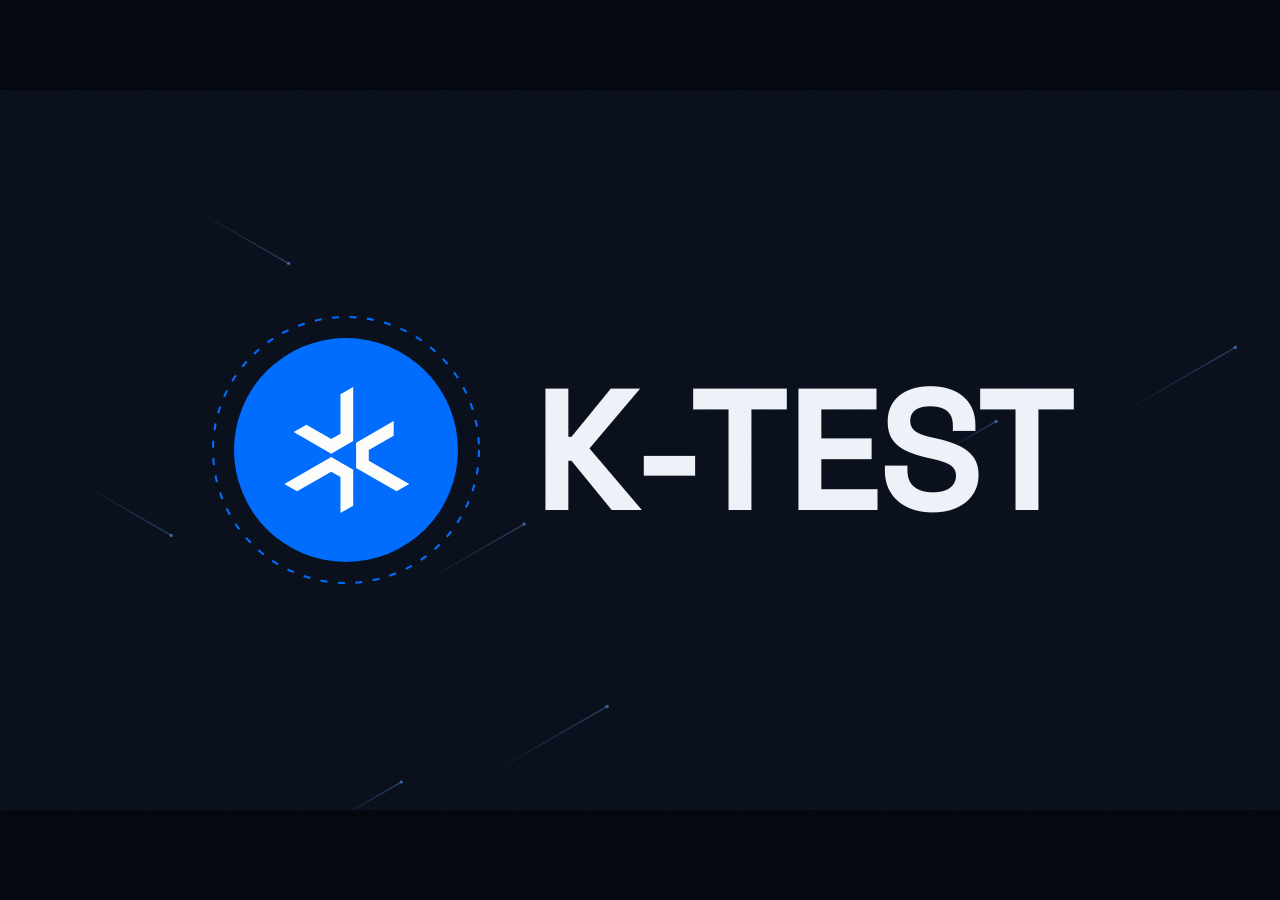
==== index.html @ 13df9b5a "feat: presentación de K-Test para TI Contexto, demo y arquitectura actual de K-Test, y las decisione" ====
<!doctype html>
<html lang="es">
<head>
<meta charset="utf-8">
<meta name="viewport" content="width=device-width, initial-scale=1">
<title>K-Test · Reunión con TI</title>
<meta name="description" content="Contexto de K-Test y orientación de TI sobre arquitectura e integración con admisiones.">
<link rel="icon" href="recursos/logo.svg">
<link rel="preconnect" href="https://fonts.googleapis.com">
<link rel="preconnect" href="https://fonts.gstatic.com" crossorigin>
<link rel="stylesheet" href="https://fonts.googleapis.com/css2?family=Space+Grotesk:wght@400..700&amp;family=Inter:wght@400;500;600&amp;family=JetBrains+Mono:wght@400;500&amp;display=swap">
<style>
/* =====================================================================
   Base de las presentaciones de Soham. Lienzo 1920×1080, márgenes de 128px.
   Los colores y tipografías se cambian en tema.css de cada proyecto.
   ===================================================================== */
:root {
  --fondo: #0a101c;        /* fondo principal */
  --tinta: #eef2f8;        /* texto */
  --suave: #9aa6ba;        /* texto secundario, pies */
  --linea: rgba(238, 242, 248, 0.18);
  --barra: #2a3a57;        /* barras sin resaltar */
  --azul: #2f80ff;         /* color fuerte: barras resaltadas, cifras */
  --acento: #6aa5ff;       /* acento para texto e íconos */
  --declaracion: #006dff;  /* fondo de la diapositiva de frase */
  --pulso: 106, 165, 255;  /* color RGB del fondo vivo */
  --letra-titulo: 'Space Grotesk', 'Inter', Arial, sans-serif;
  --letra-texto: 'Inter', Arial, sans-serif;
  --letra-cifra: 'JetBrains Mono', 'Courier New', monospace;
}

* { margin: 0; box-sizing: border-box; }
html, body { height: 100%; background: #05080f; overflow: hidden; }
#escenario { position: absolute; left: 50%; top: 50%; width: 1920px; height: 1080px; transform-origin: 0 0; overflow: hidden; }
section { position: absolute; inset: 0; width: 1920px; height: 1080px; overflow: hidden; display: none; isolation: isolate;
  padding: 128px 128px 160px; background: var(--fondo); color: var(--tinta); font-family: var(--letra-texto); }
section.activa { display: block; }
section aside { display: none; }
section.declaracion { background: var(--declaracion); color: #f7f9fc; --pulso: 255, 255, 255; }
.ambiente { position: absolute; left: 0; top: 0; width: 1920px; height: 1080px; z-index: -1; pointer-events: none; }

/* Tipos: 160 / 72 / 44 / 32 / 24 */
h1, h2, h3 { font-family: var(--letra-titulo); font-weight: 600; }
.titulo { font-family: var(--letra-titulo); font-size: 72px; font-weight: 600; line-height: 1.05; letter-spacing: -2px; margin-bottom: 64px; }
h3 { font-size: 44px; line-height: 1.1; letter-spacing: -0.5px; }
p { font-size: 32px; }
.texto { font-size: 32px; line-height: 1.35; }
.bajada { font-size: 32px; line-height: 1.35; color: var(--suave); }
.chico { font-size: 24px; line-height: 1.4; color: var(--suave); }
.num { font-family: var(--letra-cifra); font-weight: 500; letter-spacing: -2px; font-variant-numeric: tabular-nums; }
.grande { font-size: 160px; line-height: 1; }
.medio { font-size: 72px; line-height: 1; }
.resalta { color: var(--acento); }

/* Pie: fuente de los datos y número de página (nada de secciones) */
.pie { position: absolute; left: 128px; bottom: 64px; width: 1664px; display: flex; justify-content: space-between; }
.pie p { font-size: 24px; color: var(--suave); }

/* ===== Movimiento ===== */
.entra { animation: llegar 0.7s cubic-bezier(0.2, 0.7, 0.2, 1) both; animation-delay: calc(var(--i, 0) * 120ms + 250ms); }
.titulo { animation: llegar 0.6s cubic-bezier(0.2, 0.7, 0.2, 1) both 120ms; }
@keyframes llegar { from { opacity: 0; transform: translateX(48px); } to { opacity: 1; transform: none; } }
@keyframes aparecer { from { opacity: 0; } to { opacity: 1; } }

section.sale-adelante { display: block; animation: sale-izq 0.55s cubic-bezier(0.55, 0, 0.3, 1) both; }
section.sale-atras { display: block; animation: sale-der 0.55s cubic-bezier(0.55, 0, 0.3, 1) both; }
section.activa.llega-adelante { animation: llega-der 0.6s cubic-bezier(0.2, 0.7, 0.2, 1) both; }
section.activa.llega-atras { animation: llega-izq 0.6s cubic-bezier(0.2, 0.7, 0.2, 1) both; }
section.activa.mismo-grupo { animation: aparecer 0.35s ease both; }
section.activa.mismo-grupo .titulo, section.activa.mismo-grupo .pie { animation: none; }
@keyframes sale-izq { to { opacity: 0; transform: translateX(-180px); } }
@keyframes sale-der { to { opacity: 0; transform: translateX(180px); } }
@keyframes llega-der { from { opacity: 0; transform: translateX(240px); } to { opacity: 1; transform: none; } }
@keyframes llega-izq { from { opacity: 0; transform: translateX(-240px); } to { opacity: 1; transform: none; } }

.fragment { opacity: 0.16; transition: opacity 0.45s ease; }
.fragment.visible { opacity: 1; }

.icono-dibujo { color: var(--acento); animation: flotar 5s ease-in-out infinite alternate; animation-delay: calc(var(--i, 0) * 300ms + 1.6s); }
.icono-dibujo path, .icono-dibujo rect, .icono-dibujo circle { stroke-dasharray: 1; stroke-dashoffset: 1; animation: trazar 1.3s ease forwards; animation-delay: calc(var(--i, 0) * 120ms + 500ms); }
@keyframes trazar { to { stroke-dashoffset: 0; } }
@keyframes flotar { from { transform: translateY(0); } to { transform: translateY(-14px); } }

/* ===== Portada: logo que se arma y nombre que sale de él ===== */
.portada-centro { position: absolute; left: 0; top: 0; width: 1920px; height: 1080px; display: flex; align-items: center; justify-content: center; gap: 72px; }
.marca .disco { transform-box: fill-box; transform-origin: center; animation: crecer-disco 0.9s cubic-bezier(0.2, 0.9, 0.2, 1.15) both 0.2s; }
.marca .anillo { transform-box: fill-box; transform-origin: center; animation: girar 40s linear infinite, aparecer 1s ease both 1s; }
.marca .pieza { animation: armar 0.8s cubic-bezier(0.2, 0.7, 0.2, 1) both; animation-delay: calc(var(--i, 0) * 150ms + 0.7s); }
.marca-texto { font-family: var(--letra-titulo); font-size: 260px; font-weight: 700; letter-spacing: -6px; line-height: 1; animation: salir-del-logo 0.9s cubic-bezier(0.2, 0.7, 0.2, 1) both 1.25s; }
@keyframes crecer-disco { from { transform: scale(0); } to { transform: scale(1); } }
@keyframes girar { to { transform: rotate(360deg); } }
@keyframes armar { from { opacity: 0; transform: var(--desde, translateY(-40px)); } to { opacity: 1; transform: none; } }
@keyframes salir-del-logo { from { opacity: 0; transform: translateX(-160px); filter: blur(8px); } to { opacity: 1; transform: none; filter: none; } }

/* ===== Composición ===== */
.dos { display: flex; gap: 72px; align-items: flex-start; }
.portada-sub { font-family: var(--letra-titulo); font-size: 44px; line-height: 1.2; font-weight: 500; }
.firma { margin-top: 40px; font-size: 28px; color: var(--suave); }

/* ===== Tarjetas e íconos ===== */
.razones { display: grid; grid-template-columns: 1fr 1fr 1fr; gap: 72px; margin-top: 24px; }
.razon { display: flex; flex-direction: column; gap: 24px; }
.razon h3 { font-size: 48px; }
.razon .texto { color: var(--suave); }
.dos-tarjetas { display: grid; grid-template-columns: 1fr 1fr; gap: 48px; }
.tarjeta-grande { border: 1.5px solid var(--linea); padding: 56px; display: flex; flex-direction: column; gap: 48px; min-height: 470px; background: rgba(238, 242, 248, 0.02); }
.tarjeta-grande h3 { font-size: 56px; }

/* ===== Barras verticales (temporadas) ===== */
.grafica { display: flex; align-items: flex-end; gap: 24px; border-bottom: 2px solid var(--linea); }
.col { display: flex; flex-direction: column; align-items: center; justify-content: flex-end; gap: 12px; width: 120px; }
.col .valor { font-size: 28px; animation: llegar 0.5s ease both; animation-delay: calc(var(--i, 0) * 70ms + 900ms); }
.col .bar { width: 92px; background: var(--barra); position: relative; overflow: hidden; }
.col .bar.alta { background: var(--azul); }
.meses { display: flex; gap: 24px; margin-top: 16px; }
.meses p { width: 120px; text-align: center; font-size: 24px; color: var(--suave); }
.meses p.alta { color: var(--tinta); font-weight: 600; }
.barra { transform-origin: 50% 100%; animation: crecer 0.8s cubic-bezier(0.2, 0.7, 0.2, 1) both; animation-delay: calc(var(--i, 0) * 70ms + 200ms); }
@keyframes crecer { from { transform: scaleY(0); } to { transform: scaleY(1); } }
.viva::after { content: ''; position: absolute; left: 0; right: 0; height: 140px; top: -140px; background: linear-gradient(180deg, rgba(255,255,255,0), rgba(255,255,255,0.35), rgba(255,255,255,0)); animation: barrido 3.2s ease-in-out infinite; animation-delay: calc(var(--i, 0) * 250ms + 1.6s); }
@keyframes barrido { from { transform: translateY(0); } to { transform: translateY(620px); } }

/* ===== Barras horizontales (distribución) ===== */
.filas { display: flex; flex-direction: column; gap: 40px; }
.fila { display: flex; align-items: center; gap: 28px; }
.fila .etq { width: 220px; font-size: 40px; text-align: right; }
.fila .barh { height: 100px; background: var(--barra); }
.fila .barh.alta { background: var(--azul); }
.fila .valor { font-size: 40px; }
.barra-h { transform-origin: 0 50%; animation: crecer-h 0.8s cubic-bezier(0.2, 0.7, 0.2, 1) both; animation-delay: calc(var(--i, 0) * 90ms + 200ms); }
@keyframes crecer-h { from { transform: scaleX(0); } to { transform: scaleX(1); } }

/* ===== Pesas: antes → después ===== */
.leyenda { display: flex; align-items: center; gap: 12px; margin-bottom: 16px; }
.leyenda .chico { margin-right: 24px; }
.punto-ley { width: 20px; height: 20px; border-radius: 50%; display: inline-block; }
.punto-ley.antes, .punto.antes { background: #6b778c; }
.punto-ley.ahora { background: var(--azul); }
.pesas { display: flex; flex-direction: column; }
.grupo-pesas { font-size: 24px; color: var(--suave); margin-top: 8px; font-weight: 600; }
.pesa { display: grid; grid-template-columns: 400px 1000px 220px; gap: 24px; align-items: center; height: 64px; }
.pista { position: relative; height: 64px; background: repeating-linear-gradient(90deg, rgba(238,242,248,0.12) 0 1.5px, transparent 1.5px 250px); }
.tramo { position: absolute; top: 29px; height: 6px; background: var(--azul); transform-origin: 0 50%; animation: crecer-h 0.9s cubic-bezier(0.2, 0.7, 0.2, 1) both; animation-delay: calc(var(--i, 0) * 120ms + 600ms); }
.punto { position: absolute; top: 20px; width: 24px; height: 24px; margin-left: -12px; border-radius: 50%; }
.punto.ahora { background: var(--azul); animation: deslizar 0.9s cubic-bezier(0.2, 0.7, 0.2, 1) both; animation-delay: calc(var(--i, 0) * 120ms + 600ms); }
.punto.ahora::after { content: ''; position: absolute; inset: 0; border-radius: 50%; background: inherit; animation: latido 2.6s ease-out infinite; animation-delay: calc(var(--i, 0) * 120ms + 1.6s); }
@keyframes deslizar { from { transform: translateX(var(--d)); } to { transform: none; } }
@keyframes latido { 0% { transform: scale(1); opacity: 0.45; } 100% { transform: scale(2.6); opacity: 0; } }
.eje { display: flex; justify-content: space-between; margin-left: 424px; width: 1000px; margin-top: 8px; }
.eje p { font-size: 24px; color: var(--suave); width: 0; display: flex; justify-content: center; font-family: var(--letra-cifra); }

/* ===== Carrusel de comentarios ===== */
.carrusel { position: relative; margin: 56px -128px 0; width: 1920px; display: flex; flex-direction: column; gap: 20px;
  -webkit-mask-image: linear-gradient(90deg, transparent, #000 12%, #000 88%, transparent); mask-image: linear-gradient(90deg, transparent, #000 12%, #000 88%, transparent); }
.cinta { display: flex; gap: 20px; width: max-content; animation: correr 260s linear infinite; }
.cinta.reversa { animation-direction: reverse; animation-duration: 300s; }
.cinta.lenta { animation-duration: 340s; }
@keyframes correr { from { transform: translateX(0); } to { transform: translateX(-50%); } }
.comentario { flex: none; font-size: 28px; line-height: 1.3; padding: 18px 28px; border: 1.5px solid var(--linea); background: rgba(238,242,248,0.04); white-space: nowrap; }
.comentario b { color: var(--acento); }

/* ===== Semana: un día fijo y el resto se enciende ===== */
.semana { display: grid; grid-template-columns: repeat(7, 1fr); gap: 16px; }
.dia { height: 260px; border: 1.5px solid var(--linea); padding: 28px; display: flex; flex-direction: column; justify-content: space-between; animation: encender 0.6s ease both; animation-delay: calc(var(--i, 0) * 220ms + 1100ms); }
.dia .nombre-dia { font-family: var(--letra-titulo); font-size: 40px; font-weight: 600; }
.dia .uso { font-size: 28px; font-weight: 600; animation: aparecer 0.5s ease both; animation-delay: calc(var(--i, 0) * 220ms + 1300ms); }
.dia.fijo { background: var(--tinta); color: var(--fondo); border-color: var(--tinta); animation: none; }
.dia.fijo .uso { animation: none; }
@keyframes encender { from { background: transparent; border-color: var(--linea); } to { background: var(--azul); border-color: var(--azul); } }

/* ===== Monitor: el producto siempre dentro de una pantalla ===== */
.monitor { display: flex; flex-direction: column; align-items: center; flex: none; }
.monitor.grande { margin: 0 auto; }
.pantalla { background: #04060b; border: 2px solid #2b3647; border-radius: 22px; padding: 18px; box-shadow: 0 40px 90px rgba(0,0,0,0.55); }
.pantalla img, .pantalla video { display: block; border-radius: 6px; background: #ffffff; }
.cuello { width: 120px; height: 52px; background: linear-gradient(180deg, #2b3647, #161e2c); }
.base-monitor { width: 380px; height: 14px; border-radius: 8px; background: #2b3647; }

/* ===== Construcción por pasos (data-pasos) ===== */
.obra-cuerpo { display: flex; gap: 56px; align-items: center; }
.obra-dibujo { width: 760px; flex: none; }
.capa { transform-box: fill-box; transform-origin: 50% 100%; transition: opacity 0.7s ease, transform 1s cubic-bezier(0.2, 0.7, 0.2, 1); }
.lista-pasos { list-style: none; padding: 0; display: flex; flex-direction: column; gap: 8px; width: 848px; }
.item-paso { border-left: 3px solid var(--linea); padding: 8px 0 8px 28px; opacity: 0.38; transition: opacity 0.5s ease, border-color 0.5s ease; }
.nombre-paso { font-family: var(--letra-titulo); font-size: 32px; font-weight: 600; transition: font-size 0.5s cubic-bezier(0.2, 0.7, 0.2, 1); }
.chips { display: flex; flex-wrap: wrap; gap: 10px; max-height: 0; overflow: hidden; opacity: 0; transition: max-height 0.6s ease, opacity 0.5s ease 0.15s, margin 0.5s ease; }
.chips p { font-size: 24px; padding: 6px 18px; border: 1.5px solid var(--acento); border-radius: 999px; }
/* Paso actual (el armador no lo genera: escríbelo para el número de pasos que uses, ver componentes.md) */

/* ===== Frase final ===== */
.frase { position: absolute; left: 0; top: 0; width: 1920px; height: 1080px; padding: 128px; display: flex; align-items: center; justify-content: space-between; gap: 64px; }
.frase-grande { font-family: var(--letra-titulo); font-size: 132px; font-weight: 600; line-height: 1; letter-spacing: -4px; }

/* ===== Notas y ayuda ===== */
#notas { position: fixed; left: 0; right: 0; bottom: 0; max-height: 40vh; overflow: auto; padding: 16px 24px; background: rgba(17,17,17,.94); color: #f3f5f8; font: 18px/1.5 var(--letra-texto); display: none; z-index: 10; }
#notas.abierta { display: block; }
#ayuda { position: fixed; right: 16px; bottom: 12px; color: #8a93a3; font: 13px var(--letra-texto); opacity: 0; transition: opacity .3s; pointer-events: none; }
body.raton #ayuda { opacity: 1; }

@media (prefers-reduced-motion: reduce) {
  *, *::before, *::after { animation-duration: 1ms !important; animation-delay: 0ms !important; animation-iteration-count: 1 !important; transition: none !important; }
}

/* Reunión con TI: mismo tema oscuro que la presentación a directivos, distinto de la app. */

/* ===== Objetivo: los dos bloques de la reunión ===== */
.bloques { display: grid; grid-template-columns: 1fr 1fr; gap: 32px; margin-top: 24px; }
.bloque { position: relative; border: 1.5px solid var(--linea); padding: 56px; min-height: 520px; display: flex; flex-direction: column; gap: 28px; overflow: hidden; background: rgba(238,242,248,0.02); }
.bloque.destacado { border-color: var(--acento); }
.bloque .minutos { font-size: 140px; line-height: 1; color: var(--azul); }
.bloque h3 { font-size: 56px; }
.bloque .texto { color: var(--suave); }
.avance-bloque { position: absolute; left: 0; bottom: 0; height: 8px; width: 100%; background: var(--azul); transform-origin: 0 50%; animation: crecer-h 1.2s cubic-bezier(0.2, 0.7, 0.2, 1) both; animation-delay: calc(var(--i) * 300ms + 700ms); }

/* ===== Arquitectura: cajas, conectores que se dibujan y datos que viajan ===== */
.diagrama { position: relative; width: 1664px; height: 620px; }
.conectores { position: absolute; left: 0; top: 0; }
.conector { fill: none; stroke: var(--acento); stroke-width: 3; stroke-dasharray: 1; stroke-dashoffset: 1; animation: trazar 0.7s ease forwards; animation-delay: calc(var(--i) * 120ms + 300ms); }
.dato { fill: var(--acento); }
.caja { position: absolute; width: 440px; min-height: 200px; border: 1.5px solid var(--linea); background: #0d1526; padding: 28px 32px; display: flex; flex-direction: column; gap: 18px; }
.caja.acceso { min-height: 132px; padding: 20px 32px; }
.caja h3 { font-size: 36px; }
.piezas { display: flex; flex-wrap: wrap; gap: 10px; }
.piezas p { font-size: 24px; padding: 6px 16px; border: 1.5px solid var(--linea); border-radius: 999px; }
.marco-despliegue { position: absolute; left: 584px; top: 168px; width: 1080px; height: 268px; border: 2px dashed var(--acento); border-radius: 10px; animation: aparecer 0.6s ease both 1.4s, respirar 3s ease-in-out infinite 2s; }
.etiqueta-marco { position: absolute; right: 8px; top: -42px; font-size: 24px; font-weight: 600; color: var(--acento); }
@keyframes respirar { 0%, 100% { border-color: rgba(106,165,255,0.45); } 50% { border-color: rgba(106,165,255,1); } }
.calidad { position: absolute; left: 0; top: 500px; width: 1664px; display: flex; align-items: center; gap: 20px; padding-top: 24px; border-top: 1.5px solid var(--linea); }
.calidad .piezas p { border-color: var(--acento); }

/* ===== Ruta: hoy → versión rápida → dos destinos posibles ===== */
.mapa-ruta { position: relative; width: 1664px; height: 560px; }
.trazo-ruta { position: absolute; left: 0; top: 0; }
.tramo-ruta { fill: none; stroke: var(--acento); stroke-width: 4; stroke-dasharray: 1; stroke-dashoffset: 1; animation: trazar 0.9s ease forwards; animation-delay: calc(var(--i) * 300ms + 300ms); }
.tramo-ruta.opcion { stroke: rgba(106,165,255,0.6); }
.hito-ruta { position: absolute; width: 420px; display: flex; flex-direction: column; gap: 8px; padding-top: 40px; }
.hito-ruta .nodo { position: absolute; top: 66px; left: 46px; width: 28px; height: 28px; border-radius: 50%; background: var(--fondo); border: 4px solid var(--acento); }
.hito-ruta.principal .nodo { background: var(--azul); border-color: var(--azul); box-shadow: 0 0 0 10px rgba(47,128,255,0.18); }
.hito-ruta.destino .nodo { left: -14px; }
.hito-ruta .cuando-ruta { font-size: 24px; font-weight: 600; color: var(--acento); margin-top: 70px; }
.hito-ruta.destino .cuando-ruta { margin-top: 0; margin-left: 40px; }
.hito-ruta.destino h3 { margin-left: 40px; }
.hito-ruta h3 { font-size: 40px; }
.hito-ruta:not(.destino) .cuando-ruta, .hito-ruta:not(.destino) h3 { margin-left: 24px; }

/* ===== Decisiones: una por clic ===== */
.decisiones { display: grid; grid-template-columns: 1fr 1fr; gap: 28px; }
.decision { display: flex; gap: 32px; align-items: flex-start; border: 1.5px solid var(--linea); padding: 40px; min-height: 290px; background: rgba(238,242,248,0.02); transform: translateX(32px); transition: opacity 0.5s ease, transform 0.6s cubic-bezier(0.2, 0.7, 0.2, 1), border-color 0.5s; }
.decision.visible { transform: none; border-color: var(--acento); }
.decision .indice { font-size: 72px; line-height: 1; color: var(--azul); flex: none; width: 56px; }
.decision h3 { font-size: 44px; margin-bottom: 16px; }
.decision .texto { color: var(--suave); }

/* ===== Cierre ===== */
#cierre .frase-grande { font-size: 104px; letter-spacing: -3px; }

</style>
</head>
<body>
<main id="escenario" aria-live="polite">
<section id="portada">
<canvas class="ambiente" width="1920" height="1080" aria-hidden="true"></canvas>
<div class="portada-centro">
<svg class="marca" aria-label="Logo de K-Test" viewBox="-8 -8 80 80" width="420" height="420" xmlns="http://www.w3.org/2000/svg"><circle class="anillo" cx="32" cy="32" r="38" fill="none" stroke="#006dff" stroke-width="0.6" stroke-dasharray="2 3"/><circle class="disco" cx="32" cy="32" r="32" fill="#006DFF"/><g transform="translate(14.4 14) scale(0.4286)" fill="#FCFCFB"><path class="pieza" style="--i:0; --desde: translate(0, -40px)" d="M37.3872 31.1118L31.219 34.669L14.6444 25.1148L6.16826 29.999L31.219 44.4421L45.8633 36.0007V0L37.3872 4.88886V31.1118Z"/><path class="pieza" style="--i:1; --desde: translate(-40px, 30px)" d="M31.219 46.6677L0 64.668L8.47612 69.5569L31.219 56.4408L37.3872 59.998V84L45.8633 79.1111V55.1138L31.219 46.6677Z"/><path class="pieza" style="--i:2; --desde: translate(40px, 20px)" d="M83.2459 64.668L56.265 49.1121V41.9977L72.8396 32.4434V22.6704L47.7935 37.1135V54.001L74.7698 69.5569L83.2459 64.668Z"/></g></svg>
<p class="marca-texto">K-TEST</p>
</div>
<aside>Buenas. Venimos a presentar K-Test: la plataforma donde los admitidos de Key practican la PAA desde donde estén.</aside>
</section>

<section id="objetivo">
<canvas class="ambiente" width="1920" height="1080" aria-hidden="true"></canvas>
<h2 class="titulo">Necesitamos su orientación antes de cerrar la arquitectura</h2>
<div class="bloques">
<div class="bloque entra" style="--i:1"><p class="num minutos">5 min</p><h3>Contexto y demo</h3><p class="texto">Qué es K-Test, cómo funciona y cómo está hecho</p><div class="avance-bloque" style="--i:1"></div></div>
<div class="bloque destacado entra" style="--i:3"><p class="num minutos">5 min</p><h3>Necesidades y preguntas</h3><p class="texto">Lo que necesitamos de TI para integrarlo bien</p><div class="avance-bloque" style="--i:3"></div></div>
</div>
<div class="pie"><p></p><p class="pag"></p></div>
<aside>Objetivo de la reunión: darles contexto y escuchar su orientación. Diez minutos: cinco de contexto y demo, cinco para nuestras necesidades y preguntas.</aside>
</section>

<section id="que-es">
<canvas class="ambiente" width="1920" height="1080" aria-hidden="true"></canvas>
<div style="display:flex; gap:64px; align-items:center; height:100%;">
<div style="width:640px; flex:none; display:flex; flex-direction:column; gap:56px;">
<h2 class="titulo" style="margin:0;">Una aplicación web para que los admitidos practiquen la PAA</h2>
<div style="display:flex; flex-direction:column; gap:28px;">
<div class="entra" style="--i:2; display:flex; gap:24px; align-items:center;"><svg aria-hidden="true" viewBox="0 0 24 24" fill="none" stroke="currentColor" stroke-width="2" stroke-linecap="round" stroke-linejoin="round" style="width:44px; height:44px; color:var(--acento);; flex:none;"><circle cx="12" cy="12" r="10"/><path d="M12 6v6l4 2"/></svg><p class="texto">Simulacro completo con tiempo real</p></div>
<div class="entra" style="--i:3; display:flex; gap:24px; align-items:center;"><svg aria-hidden="true" viewBox="0 0 24 24" fill="none" stroke="currentColor" stroke-width="2" stroke-linecap="round" stroke-linejoin="round" style="width:44px; height:44px; color:var(--acento);; flex:none;"><path d="M13 2 3 14h9l-1 8 10-12h-9l1-8z"/></svg><p class="texto">Sprints de 15 minutos por tema</p></div>
<div class="entra" style="--i:4; display:flex; gap:24px; align-items:center;"><svg aria-hidden="true" viewBox="0 0 24 24" fill="none" stroke="currentColor" stroke-width="2" stroke-linecap="round" stroke-linejoin="round" style="width:44px; height:44px; color:var(--acento);; flex:none;"><path d="M16 21v-2a4 4 0 0 0-4-4H6a4 4 0 0 0-4 4v2"/><circle cx="9" cy="7" r="4"/><path d="M22 21v-2a4 4 0 0 0-3-3.87"/><path d="M16 3.13a4 4 0 0 1 0 7.75"/></svg><p class="texto">Portal del docente con el avance</p></div>
</div>
</div>
<div class="monitor entra" style="--i:1;"><div class="pantalla"><img style="width:900px; height:506px;" src="recursos/captura-inicio.png" alt="Inicio del estudiante en K-Test"></div><div class="cuello"></div><div class="base-monitor"></div></div>
</div>
<div class="pie"><p></p><p class="pag"></p></div>
<aside>Desde abril damos el Curso de Preparación para la PAA. K-Test lleva esa práctica a la semana: el admitido entra con su cuenta y hace simulacros y sprints; el docente ve su avance.</aside>
</section>

<section id="demo" style="padding:72px 128px;">
<canvas class="ambiente" width="1920" height="1080" aria-hidden="true"></canvas>
<div class="monitor grande entra"><div class="pantalla">
<video src="recursos/demo.webm" poster="recursos/portada-demo.png" muted loop playsinline preload="auto" style="width:1400px; height:788px; object-fit:contain;" aria-label="Demo de K-Test: inicio, un sprint de Matemáticas, resultados por nivel y portal del docente"></video>
</div><div class="cuello"></div><div class="base-monitor"></div></div>
<aside>Video de 75 segundos, sin sonido. Si piden ver más, abrir K-Test en vivo (local). 1) Página de inicio. 2) Inicio del estudiante. 3) Sprint de Matemáticas: al responder avanza solo, se puede descartar y marcar. 4) Resultados por nivel. 5) Portal del docente.</aside>
</section>

<section id="arquitectura">
<canvas class="ambiente" width="1920" height="1080" aria-hidden="true"></canvas>
<h2 class="titulo" style="margin-bottom:48px;">React y Node sobre Turso; el despliegue está por definir</h2>
<div class="diagrama">
<div class="marco-despliegue"><p class="etiqueta-marco">Despliegue por definir con TI</p></div>
<svg class="conectores" width="1664" height="620" viewBox="0 0 1664 620" aria-hidden="true" xmlns="http://www.w3.org/2000/svg">
<path id="c-nav-api" class="conector" style="--i:2" pathLength="1" d="M440 300 H612"/>
<path id="c-api-db" class="conector" style="--i:4" pathLength="1" d="M1052 300 H1224"/>
<path id="c-acceso" class="conector" style="--i:6" pathLength="1" d="M832 132 V200"/>
<circle r="7" class="dato"><animateMotion dur="1.8s" begin="1.6s" repeatCount="indefinite" path="M440 300 H612"/></circle>
<circle r="7" class="dato"><animateMotion dur="1.8s" begin="2.2s" repeatCount="indefinite" path="M1052 300 H1224"/></circle>
<circle r="7" class="dato"><animateMotion dur="1.4s" begin="2.6s" repeatCount="indefinite" path="M832 132 V200"/></circle>
</svg>
<div class="caja entra" style="--i:1; left:0; top:200px;"><h3>Navegador</h3><div class="piezas"><p>React 18</p><p>Vite</p><p>TypeScript</p><p>Autoguardado sin conexión</p></div></div>
<div class="caja entra" style="--i:3; left:612px; top:200px;"><h3>API en Node</h3><div class="piezas"><p>Sesiones HttpOnly por rol</p><p>Calificación en el servidor</p></div></div>
<div class="caja entra" style="--i:5; left:1224px; top:200px;"><h3>Base de datos</h3><div class="piezas"><p>Turso (libSQL)</p><p>Migraciones</p><p>SQLite en local</p></div></div>
<div class="caja acceso entra" style="--i:6; left:612px; top:0;"><h3>Acceso</h3><div class="piezas"><p>Google</p><p>Microsoft Entra ID</p></div></div>
<div class="calidad entra" style="--i:8;"><p class="chico">Cada cambio pasa por</p><div class="piezas"><p>Lint</p><p>Tipos</p><p>Vitest</p><p>Pruebas de API</p><p>Playwright</p><p>Accesibilidad (axe)</p></div><p class="chico">en GitHub Actions</p></div>
</div>
<div class="pie"><p>Fuente: repositorio de K-Test, rama main</p><p class="pag"></p></div>
<aside>Así está hecho hoy: aplicación en React con Vite y TypeScript; API en Node con sesiones HttpOnly por rol (estudiante y docente) y la calificación se hace en el servidor; base de datos Turso con migraciones, y SQLite para desarrollo. Acceso con Google y Microsoft Entra ID. Cada cambio pasa por lint, tipos, pruebas y accesibilidad en GitHub Actions. El despliegue en Vercel quedó detenido: dónde debe vivir es una de las decisiones que queremos tomar con ustedes.</aside>
</section>

<section id="ruta">
<canvas class="ambiente" width="1920" height="1080" aria-hidden="true"></canvas>
<h2 class="titulo" style="margin-bottom:56px;">Primero una versión independiente; después, integrarla a admisiones</h2>
<div class="mapa-ruta">
<svg class="trazo-ruta" width="1664" height="560" viewBox="0 0 1664 560" aria-hidden="true" xmlns="http://www.w3.org/2000/svg">
<path class="tramo-ruta" style="--i:1" pathLength="1" d="M60 280 H620"/>
<path class="tramo-ruta" style="--i:3" pathLength="1" d="M620 280 H900 C1010 280 1050 110 1180 110 H1240"/>
<path class="tramo-ruta opcion" style="--i:4" pathLength="1" d="M900 280 C1010 280 1050 450 1180 450 H1240"/>
<circle r="8" class="dato"><animateMotion dur="3.2s" begin="2.4s" repeatCount="indefinite" path="M60 280 H620 H900 C1010 280 1050 110 1180 110 H1240"/></circle>
<circle r="8" class="dato"><animateMotion dur="3.2s" begin="4s" repeatCount="indefinite" path="M60 280 H620 H900 C1010 280 1050 450 1180 450 H1240"/></circle>
</svg>
<div class="hito-ruta entra" style="--i:0; left:0; top:200px;"><span class="nodo"></span><p class="cuando-ruta">Hoy</p><h3>Prototipo funcionando</h3></div>
<div class="hito-ruta principal entra" style="--i:2; left:520px; top:200px;"><span class="nodo"></span><p class="cuando-ruta">Primero</p><h3>Versión independiente, rápida y segura</h3></div>
<div class="hito-ruta destino entra" style="--i:4; left:1240px; top:40px;"><span class="nodo"></span><p class="cuando-ruta">Después</p><h3>Sistema actual de admisiones</h3></div>
<div class="hito-ruta destino entra" style="--i:5; left:1240px; top:380px;"><span class="nodo"></span><p class="cuando-ruta">O en 2027</p><h3>Nueva plataforma de admisiones</h3></div>
</div>
<div class="pie"><p></p><p class="pag"></p></div>
<aside>Lo que nos piden nuestros jefes: primero algo fácil y rápido que funcione. A largo plazo, integrarlo al sistema actual de admisiones o a la nueva plataforma que sale en 2027, o rehacerlo dentro de ella. Queremos que lo que hagamos ahora no estorbe esa integración.</aside>
</section>

<section id="decisiones">
<canvas class="ambiente" width="1920" height="1080" aria-hidden="true"></canvas>
<h2 class="titulo" style="margin-bottom:48px;">Cuatro decisiones que necesitamos tomar con TI</h2>
<div class="decisiones">
<div class="decision fragment"><span class="num indice">1</span><div><h3>Arquitectura de admisiones</h3><p class="texto">¿Cómo están construidas las plataformas de admisiones hoy y cómo será la de 2027?</p></div></div>
<div class="decision fragment"><span class="num indice">2</span><div><h3>Datos de los admitidos</h3><p class="texto">¿Cómo recibimos quién fue admitido y su ciclo: API, exportación o base compartida?</p></div></div>
<div class="decision fragment"><span class="num indice">3</span><div><h3>Acceso con cuenta de Key</h3><p class="texto">¿Podemos usar el Microsoft Entra ID de Key para admitidos y docentes?</p></div></div>
<div class="decision fragment"><span class="num indice">4</span><div><h3>Dónde debe vivir</h3><p class="texto">¿Nube externa o infraestructura de Key? ¿Qué políticas aplican a datos de menores y respaldos?</p></div></div>
</div>
<div class="pie"><p></p><p class="pag"></p></div>
<aside>Cada clic muestra una decisión. Para cada una, la pregunta abierta es la misma: ¿con quién de TI la vemos y en qué plazo?</aside>
</section>

<section id="cierre" class="declaracion">
<canvas class="ambiente" width="1920" height="1080" aria-hidden="true"></canvas>
<div class="frase">
<div style="display:flex; flex-direction:column; gap:48px; width:960px;">
<p class="frase-grande entra" style="--i:1">Lo construimos para integrarse a lo que ustedes operan.</p>
<img class="entra" style="--i:3; width:72px; height:72px;" src="recursos/logo.svg" alt="K-Test">
</div>
<img class="entra" style="--i:2; width:640px; height:561px; object-fit:contain;" src="recursos/conexion.svg" alt="Estructura conectada por una tubería azul a otro edificio">
</div>
<aside>Cerrar pidiendo el siguiente paso: quién de TI nos acompaña y cuándo nos volvemos a ver.</aside>
</section>

</main>
<div id="notas" role="note"></div>
<p id="ayuda">← → avanzar · F pantalla completa · N notas</p>
<script>
/* Motor de las presentaciones de Soham: navegación, transiciones que guían, pasos, cifras y fondo vivo. */
(() => {
  const escenario = document.getElementById('escenario');
  const diapositivas = [...escenario.querySelectorAll(':scope > section')];
  const notas = document.getElementById('notas');
  const quieto = matchMedia('(prefers-reduced-motion: reduce)').matches;
  diapositivas.forEach((d, i) => d.querySelectorAll('.pag').forEach((p) => { p.textContent = i + 1; }));
  let actual = -1;
  let escala = 1;

  function ajustar() {
    escala = Math.min(innerWidth / 1920, innerHeight / 1080);
    escenario.style.transform = 'scale(' + escala + ') translate(-50%, -50%)';
  }
  const pasos = (d) => [...d.querySelectorAll('.fragment')];
  const CLASES = ['activa', 'sale-adelante', 'sale-atras', 'llega-adelante', 'llega-atras', 'mismo-grupo'];

  // Cifras que cuentan desde 0
  function contar(d) {
    d.querySelectorAll('[data-contar]').forEach((el) => {
      const meta = Number(el.dataset.contar);
      if (quieto) { el.textContent = meta; return; }
      const inicio = performance.now() + 450;
      el.textContent = '0';
      const paso = (t) => {
        const p = Math.min(1, Math.max(0, (t - inicio) / 1300));
        el.textContent = Math.round(meta * (1 - Math.pow(1 - p, 3)));
        if (p < 1 && d.classList.contains('activa')) requestAnimationFrame(paso);
      };
      requestAnimationFrame(paso);
    });
  }

  // Una imagen grande sale de su miniatura (.mini.actual → .etapa-img): crece, gira y se asienta
  function desdeMiniatura(d) {
    const grande = d.querySelector('.etapa-img');
    const mini = d.querySelector('.mini.actual');
    if (!grande || !mini || quieto) return;
    requestAnimationFrame(() => {
      const a = mini.getBoundingClientRect();
      const b = grande.getBoundingClientRect();
      const dx = (a.left + a.width / 2 - (b.left + b.width / 2)) / escala;
      const dy = (a.top + a.height / 2 - (b.top + b.height / 2)) / escala;
      const s = a.width / b.width;
      grande.animate([
        { transform: `translate(${dx}px, ${dy}px) scale(${s}) rotate(-28deg)`, opacity: 0.4 },
        { transform: 'translate(0, 0) scale(1.05) rotate(4deg)', opacity: 1, offset: 0.72 },
        { transform: 'none', opacity: 1 },
      ], { duration: 1150, easing: 'cubic-bezier(0.2, 0.7, 0.2, 1)', fill: 'both', delay: 150 });
      mini.animate([{ transform: 'scale(1)' }, { transform: 'scale(1.25)' }, { transform: 'scale(1)' }], { duration: 600, easing: 'ease-out' });
    });
  }

  function mostrar(i, todosLosPasos, direccion) {
    i = Math.max(0, Math.min(diapositivas.length - 1, i));
    if (i === actual) return;
    const vieja = diapositivas[actual];
    const nueva = diapositivas[i];
    const mismoGrupo = vieja && nueva.dataset.grupo && vieja.dataset.grupo === nueva.dataset.grupo;
    diapositivas.forEach((d) => { if (d !== vieja) d.classList.remove(...CLASES); });
    if (vieja) {
      vieja.classList.remove(...CLASES);
      if (!mismoGrupo && !quieto) {
        vieja.classList.add(direccion < 0 ? 'sale-atras' : 'sale-adelante');
        vieja.addEventListener('animationend', function fin(e) {
          if (e.target !== vieja) return;
          vieja.classList.remove('sale-atras', 'sale-adelante');
          vieja.removeEventListener('animationend', fin);
        });
      }
      vieja.querySelectorAll('video').forEach((v) => v.pause());
    }
    nueva.classList.add('activa');
    if (vieja && !quieto) nueva.classList.add(mismoGrupo ? 'mismo-grupo' : direccion < 0 ? 'llega-atras' : 'llega-adelante');
    nueva.querySelectorAll('video').forEach((v) => { v.currentTime = 0; v.play().catch(() => {}); });
    pasos(nueva).forEach((f) => f.classList.toggle('visible', Boolean(todosLosPasos)));
    if (nueva.dataset.pasos) ponerPaso(nueva, todosLosPasos ? Number(nueva.dataset.pasos) : 0);
    actual = i;
    contar(nueva);
    desdeMiniatura(nueva);
    const nota = nueva.querySelector('aside');
    notas.textContent = nota ? nota.textContent : '';
    history.replaceState(null, '', '#' + (i + 1));
    if (quieto) requestAnimationFrame(dibujar);
  }
  // Diapositivas con pasos propios (data-pasos): cada clic suma un paso y la sección recibe p1…pN
  function ponerPaso(d, k) {
    d.dataset.paso = k;
    for (let j = 1; j <= Number(d.dataset.pasos); j++) d.classList.toggle('p' + j, j <= k);
  }
  function siguiente() {
    const d = diapositivas[actual];
    if (d.dataset.pasos && Number(d.dataset.paso) < Number(d.dataset.pasos)) { ponerPaso(d, Number(d.dataset.paso) + 1); return; }
    const pendiente = pasos(diapositivas[actual]).find((f) => !f.classList.contains('visible'));
    if (pendiente) pendiente.classList.add('visible');
    else if (actual < diapositivas.length - 1) mostrar(actual + 1, false, 1);
  }
  function anterior() {
    const d = diapositivas[actual];
    if (d.dataset.pasos && Number(d.dataset.paso) > 0) { ponerPaso(d, Number(d.dataset.paso) - 1); return; }
    const vistos = pasos(diapositivas[actual]).filter((f) => f.classList.contains('visible'));
    if (vistos.length) vistos[vistos.length - 1].classList.remove('visible');
    else if (actual > 0) mostrar(actual - 1, true, -1);
  }

  // Fondo vivo: retícula isométrica que se desliza y pulsos de luz que la recorren
  const C30 = Math.cos(Math.PI / 6), S30 = Math.sin(Math.PI / 6);
  const pulsos = Array.from({ length: 9 }, () => nuevoPulso(true));
  function nuevoPulso(inicial) {
    const sube = Math.random() < 0.5;
    return { x: inicial ? Math.random() * 1920 : -150, y: Math.random() * 1080 + (sube ? 300 : -300), vx: C30, vy: sube ? -S30 : S30, v: 0.6 + Math.random() * 0.9, largo: 90 + Math.random() * 120 };
  }
  let desplazamiento = 0;
  function dibujar() {
    const d = diapositivas[actual];
    const lienzo = d && d.querySelector('.ambiente');
    if (lienzo) {
      const g = lienzo.getContext('2d');
      const oscuro = true;
      const base = getComputedStyle(d).getPropertyValue('--pulso').trim() || '106,165,255';
      g.clearRect(0, 0, 1920, 1080);
      g.lineWidth = 1;
      g.strokeStyle = `rgba(${base},${oscuro ? 0.06 : 0.055})`;
      const paso = 110;
      const off = desplazamiento % paso;
      g.beginPath();
      for (let k = -2200; k < 3200; k += paso) {
        const b = k + off;
        g.moveTo(b, 0); g.lineTo(b + 1080 * C30 / S30, 1080);
        g.moveTo(b, 1080); g.lineTo(b + 1080 * C30 / S30, 0);
      }
      g.stroke();
      for (const p of pulsos) {
        const grad = g.createLinearGradient(p.x - p.vx * p.largo, p.y - p.vy * p.largo, p.x, p.y);
        grad.addColorStop(0, `rgba(${base},0)`);
        grad.addColorStop(1, `rgba(${base},${oscuro ? 0.35 : 0.28})`);
        g.strokeStyle = grad;
        g.lineWidth = 2;
        g.beginPath();
        g.moveTo(p.x - p.vx * p.largo, p.y - p.vy * p.largo);
        g.lineTo(p.x, p.y);
        g.stroke();
        g.fillStyle = `rgba(${base},${oscuro ? 0.5 : 0.35})`;
        g.beginPath(); g.arc(p.x, p.y, 2.5, 0, Math.PI * 2); g.fill();
        if (!quieto) { p.x += p.vx * p.v; p.y += p.vy * p.v; }
        if (p.x > 2100 || p.y < -200 || p.y > 1280) Object.assign(p, nuevoPulso(false));
      }
      if (!quieto) desplazamiento += 0.12;
    }
    if (!quieto) requestAnimationFrame(dibujar);
  }

  addEventListener('keydown', (e) => {
    if (e.altKey || e.ctrlKey || e.metaKey) return;
    if (['ArrowRight', 'ArrowDown', 'PageDown', ' ', 'Enter'].includes(e.key)) { e.preventDefault(); siguiente(); }
    else if (['ArrowLeft', 'ArrowUp', 'PageUp', 'Backspace'].includes(e.key)) { e.preventDefault(); anterior(); }
    else if (e.key === 'Home') mostrar(0, false, -1);
    else if (e.key === 'End') mostrar(diapositivas.length - 1, true, 1);
    else if (e.key === 'f' || e.key === 'F') { document.fullscreenElement ? document.exitFullscreen() : document.documentElement.requestFullscreen(); }
    else if (e.key === 'n' || e.key === 'N') notas.classList.toggle('abierta');
  });
  addEventListener('click', (e) => { if (!notas.contains(e.target)) (e.clientX < innerWidth / 4 ? anterior : siguiente)(); });
  let x0 = null;
  addEventListener('touchstart', (e) => { x0 = e.touches[0].clientX; }, { passive: true });
  addEventListener('touchend', (e) => { if (x0 === null) return; const dx = e.changedTouches[0].clientX - x0; if (Math.abs(dx) > 40) (dx < 0 ? siguiente : anterior)(); x0 = null; });
  let reposo;
  addEventListener('mousemove', () => { document.body.classList.add('raton'); clearTimeout(reposo); reposo = setTimeout(() => document.body.classList.remove('raton'), 1800); });
  addEventListener('resize', ajustar);
  ajustar();
  mostrar((parseInt(location.hash.slice(1), 10) || 1) - 1, false, 1);
  requestAnimationFrame(dibujar);
})();

</script>
</body>
</html>
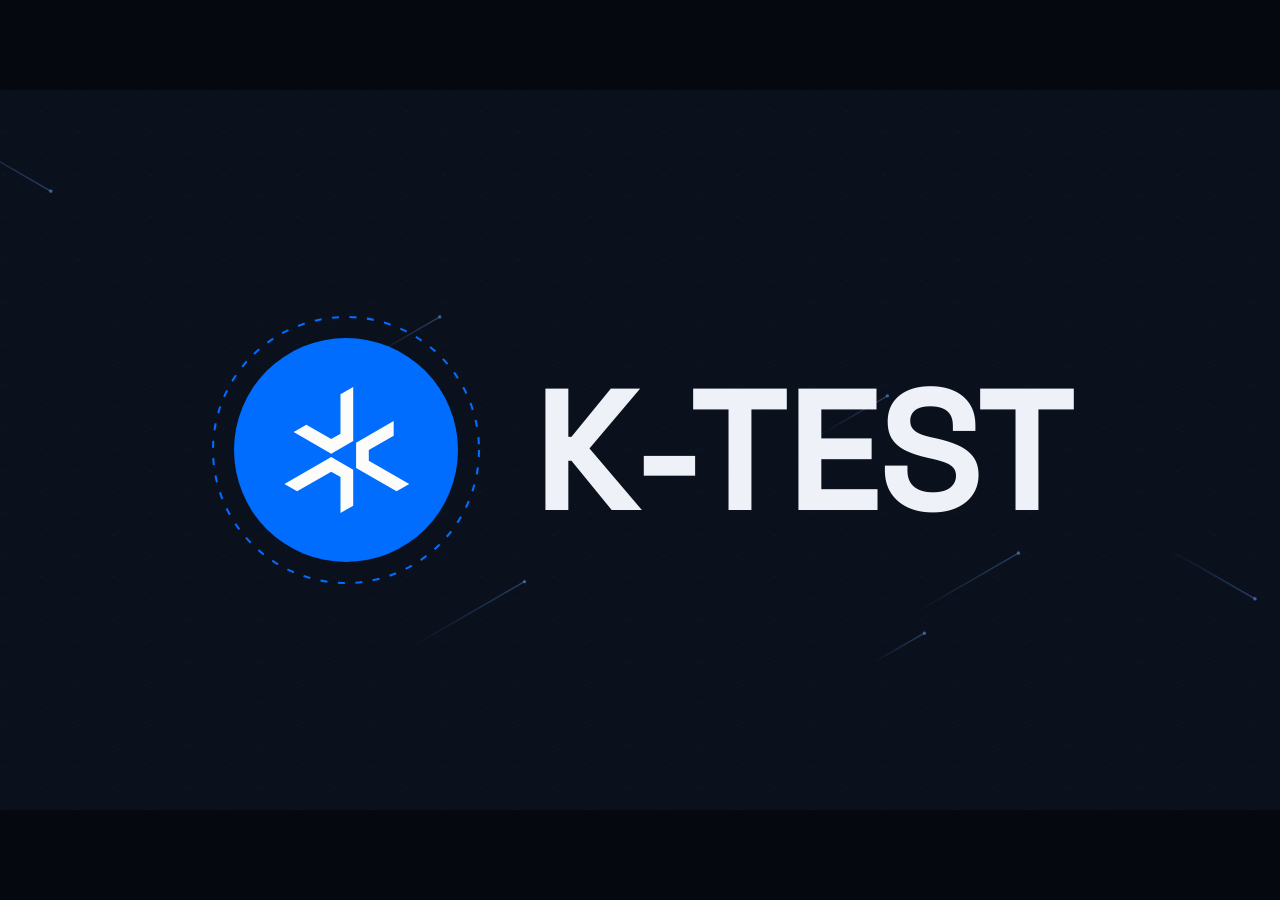
==== commit 3cadcfd1: "refactor: quitar la diapositiva del objetivo Co-Authored-By: Claude Opus 5.5 <noreply@anthropic.com>" ====
--- a/index.html
+++ b/index.html
@@ -265,17 +265,6 @@
 <p class="marca-texto">K-TEST</p>
 </div>
 <aside>Buenas. Venimos a presentar K-Test: la plataforma donde los admitidos de Key practican la PAA desde donde estén.</aside>
-</section>
-
-<section id="objetivo">
-<canvas class="ambiente" width="1920" height="1080" aria-hidden="true"></canvas>
-<h2 class="titulo">Necesitamos su orientación antes de cerrar la arquitectura</h2>
-<div class="bloques">
-<div class="bloque entra" style="--i:1"><p class="num minutos">5 min</p><h3>Contexto y demo</h3><p class="texto">Qué es K-Test, cómo funciona y cómo está hecho</p><div class="avance-bloque" style="--i:1"></div></div>
-<div class="bloque destacado entra" style="--i:3"><p class="num minutos">5 min</p><h3>Necesidades y preguntas</h3><p class="texto">Lo que necesitamos de TI para integrarlo bien</p><div class="avance-bloque" style="--i:3"></div></div>
-</div>
-<div class="pie"><p></p><p class="pag"></p></div>
-<aside>Objetivo de la reunión: darles contexto y escuchar su orientación. Diez minutos: cinco de contexto y demo, cinco para nuestras necesidades y preguntas.</aside>
 </section>
 
 <section id="que-es">
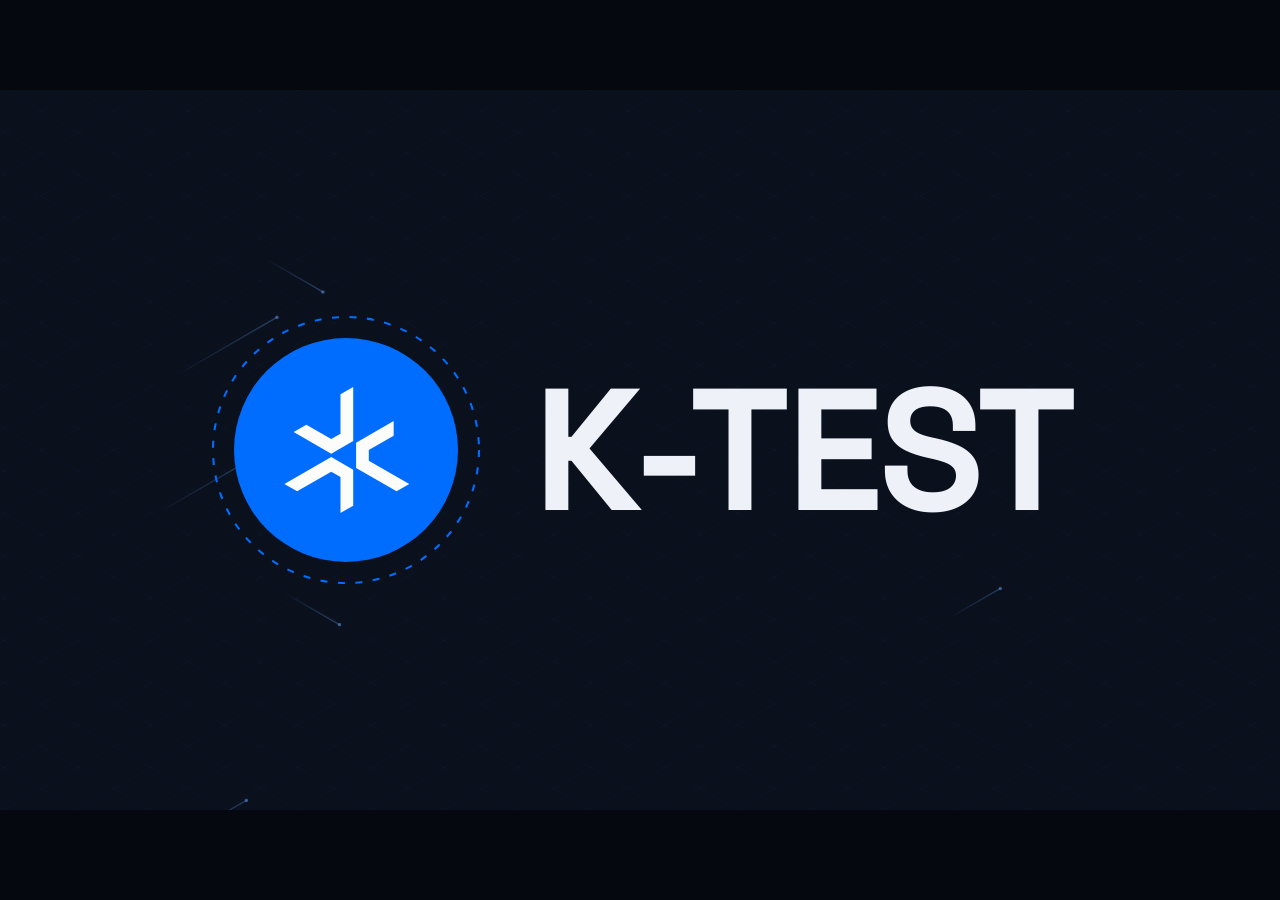
==== commit c492e5c9: "refactor: quitar la diapositiva de qué es K-Test Co-Authored-By: Claude Opus 5.5 <noreply@anthropic." ====
--- a/index.html
+++ b/index.html
@@ -265,23 +265,6 @@
 <p class="marca-texto">K-TEST</p>
 </div>
 <aside>Buenas. Venimos a presentar K-Test: la plataforma donde los admitidos de Key practican la PAA desde donde estén.</aside>
-</section>
-
-<section id="que-es">
-<canvas class="ambiente" width="1920" height="1080" aria-hidden="true"></canvas>
-<div style="display:flex; gap:64px; align-items:center; height:100%;">
-<div style="width:640px; flex:none; display:flex; flex-direction:column; gap:56px;">
-<h2 class="titulo" style="margin:0;">Una aplicación web para que los admitidos practiquen la PAA</h2>
-<div style="display:flex; flex-direction:column; gap:28px;">
-<div class="entra" style="--i:2; display:flex; gap:24px; align-items:center;"><svg aria-hidden="true" viewBox="0 0 24 24" fill="none" stroke="currentColor" stroke-width="2" stroke-linecap="round" stroke-linejoin="round" style="width:44px; height:44px; color:var(--acento);; flex:none;"><circle cx="12" cy="12" r="10"/><path d="M12 6v6l4 2"/></svg><p class="texto">Simulacro completo con tiempo real</p></div>
-<div class="entra" style="--i:3; display:flex; gap:24px; align-items:center;"><svg aria-hidden="true" viewBox="0 0 24 24" fill="none" stroke="currentColor" stroke-width="2" stroke-linecap="round" stroke-linejoin="round" style="width:44px; height:44px; color:var(--acento);; flex:none;"><path d="M13 2 3 14h9l-1 8 10-12h-9l1-8z"/></svg><p class="texto">Sprints de 15 minutos por tema</p></div>
-<div class="entra" style="--i:4; display:flex; gap:24px; align-items:center;"><svg aria-hidden="true" viewBox="0 0 24 24" fill="none" stroke="currentColor" stroke-width="2" stroke-linecap="round" stroke-linejoin="round" style="width:44px; height:44px; color:var(--acento);; flex:none;"><path d="M16 21v-2a4 4 0 0 0-4-4H6a4 4 0 0 0-4 4v2"/><circle cx="9" cy="7" r="4"/><path d="M22 21v-2a4 4 0 0 0-3-3.87"/><path d="M16 3.13a4 4 0 0 1 0 7.75"/></svg><p class="texto">Portal del docente con el avance</p></div>
-</div>
-</div>
-<div class="monitor entra" style="--i:1;"><div class="pantalla"><img style="width:900px; height:506px;" src="recursos/captura-inicio.png" alt="Inicio del estudiante en K-Test"></div><div class="cuello"></div><div class="base-monitor"></div></div>
-</div>
-<div class="pie"><p></p><p class="pag"></p></div>
-<aside>Desde abril damos el Curso de Preparación para la PAA. K-Test lleva esa práctica a la semana: el admitido entra con su cuenta y hace simulacros y sprints; el docente ve su avance.</aside>
 </section>
 
 <section id="demo" style="padding:72px 128px;">
